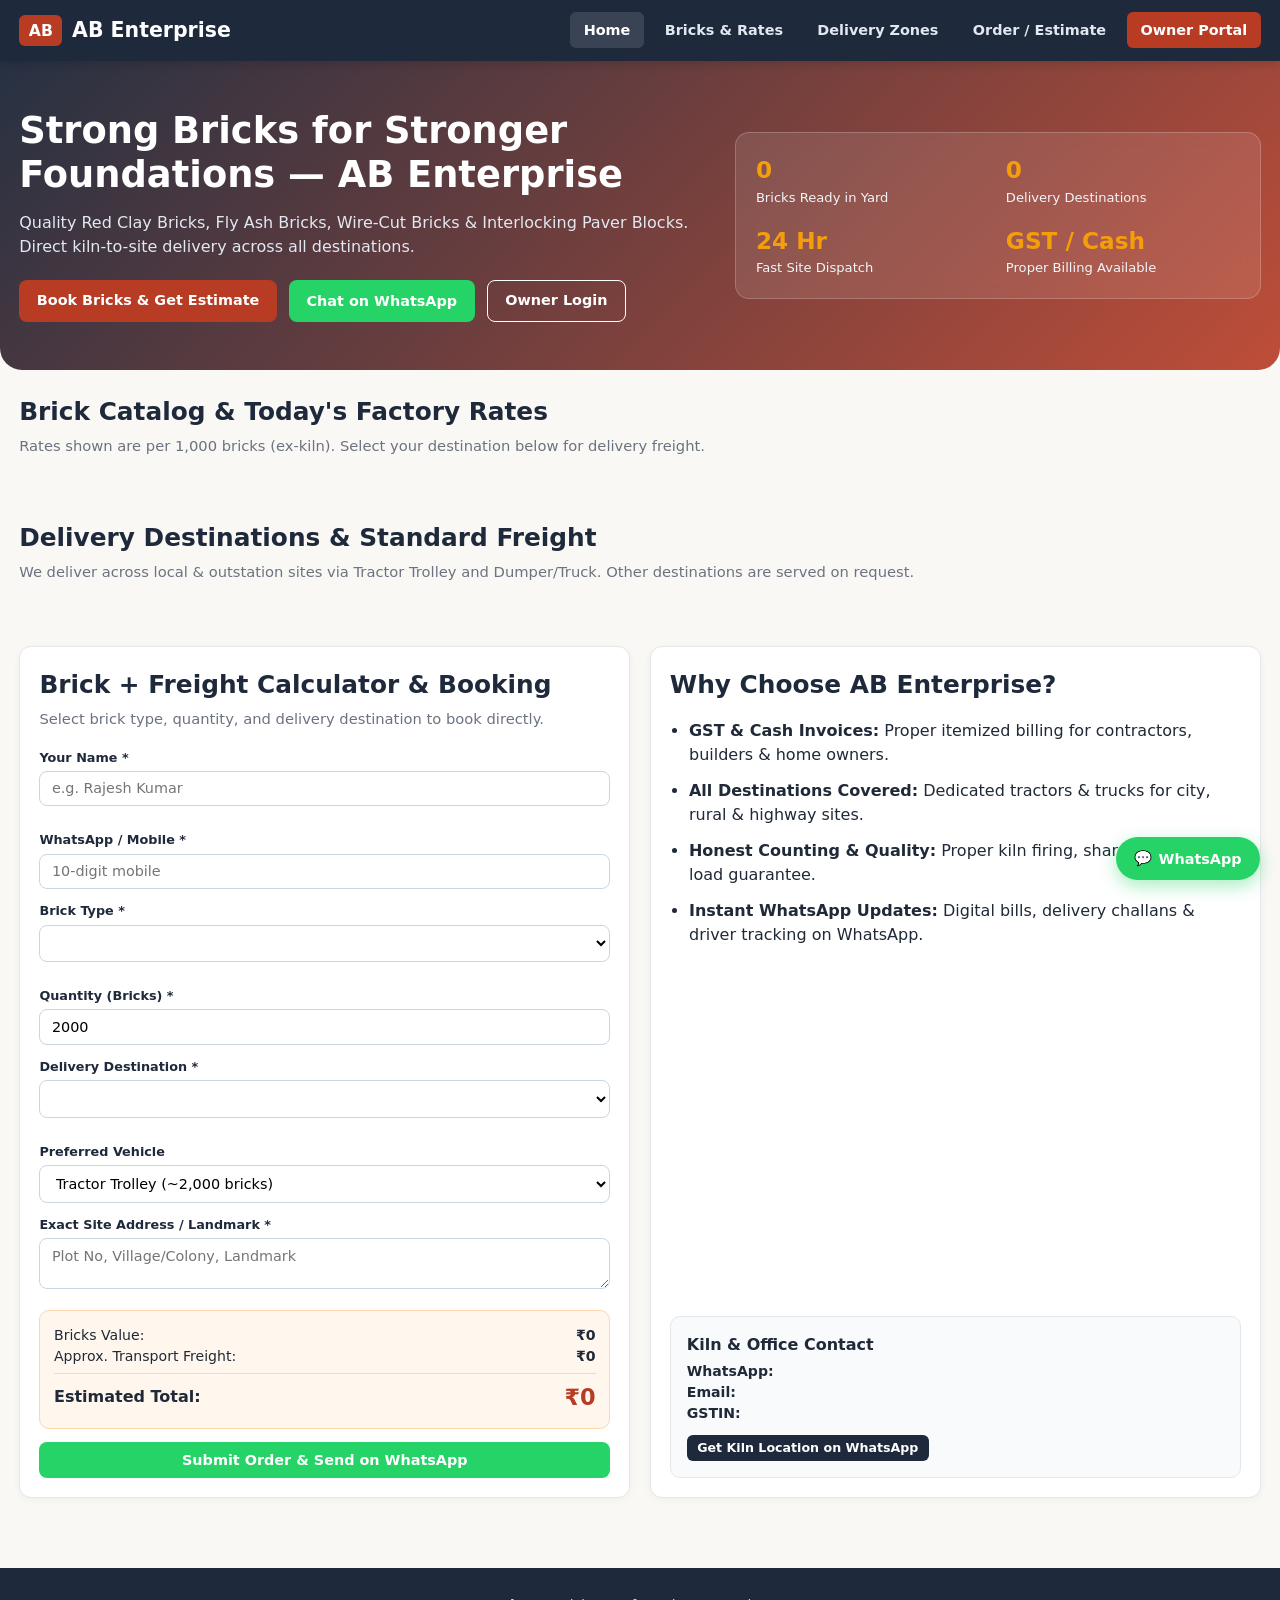
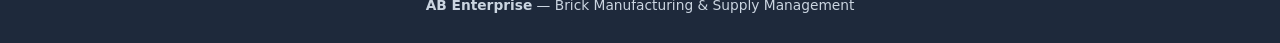
==== index.html @ 6e252fa8 "Create index.html" ====
<!DOCTYPE html>
<html lang="en">
<head>
  <meta charset="UTF-8" />
  <meta name="viewport" content="width=device-width, initial-scale=1.0" />
  <title>AB Enterprise | Quality Bricks & Construction Supply</title>
  <link rel="stylesheet" href="styles.css" />
</head>
<body>
  <header>
    <div class="nav-container">
      <a href="index.html" class="brand">
        <span class="brand-badge">AB</span>
        <span id="hdr-biz-name">AB Enterprise</span>
      </a>
      <nav>
        <a class="nav-btn active" href="index.html">Home</a>
        <a class="nav-btn" href="#products">Bricks & Rates</a>
        <a class="nav-btn" href="#destinations-public">Delivery Zones</a>
        <a class="nav-btn" href="#order-section">Order / Estimate</a>
        <a class="nav-btn owner-pill" href="owner.html">Owner Portal</a>
      </nav>
    </div>
  </header>

  <main id="page-website">
    <section class="hero">
      <div class="hero-inner">
        <div>
          <h1>Strong Bricks for Stronger Foundations — <span class="biz-name-txt">AB Enterprise</span></h1>
          <p class="biz-tagline-txt">Quality Red Clay Bricks, Fly Ash Bricks, Wire-Cut Bricks & Interlocking Paver Blocks. Direct kiln-to-site delivery across all destinations.</p>
          <div style="display:flex; gap:0.75rem; flex-wrap:wrap;">
            <a href="#order-section" class="btn btn-primary">Book Bricks & Get Estimate</a>
            <button class="btn btn-wa" onclick="openQuickWhatsApp('Hello, I would like to know today\'s brick rates and delivery availability.')">Chat on WhatsApp</button>
            <a href="owner.html" class="btn btn-hero-outline">Owner Login</a>
          </div>
        </div>
        <div class="hero-stats">
          <div class="stat-box"><h3 id="hero-stock">0</h3><p>Bricks Ready in Yard</p></div>
          <div class="stat-box"><h3 id="hero-dests">0</h3><p>Delivery Destinations</p></div>
          <div class="stat-box"><h3>24 Hr</h3><p>Fast Site Dispatch</p></div>
          <div class="stat-box"><h3>GST / Cash</h3><p>Proper Billing Available</p></div>
        </div>
      </div>
    </section>

    <section class="container" id="products">
      <h2 class="section-title">Brick Catalog & Today's Factory Rates</h2>
      <p class="section-sub">Rates shown are per 1,000 bricks (ex-kiln). Select your destination below for delivery freight.</p>
      <div class="grid-4" id="public-products-grid"></div>
    </section>

    <section class="container" id="destinations-public">
      <h2 class="section-title">Delivery Destinations & Standard Freight</h2>
      <p class="section-sub">We deliver across local & outstation sites via Tractor Trolley and Dumper/Truck. Other destinations are served on request.</p>
      <div class="grid-4" id="public-dest-grid"></div>
    </section>

    <section class="container" id="order-section">
      <div class="grid-2">
        <div class="card">
          <h2 class="section-title">Brick + Freight Calculator & Booking</h2>
          <p class="section-sub">Select brick type, quantity, and delivery destination to book directly.</p>
          <form id="public-order-form" onsubmit="handlePublicOrder(event)">
            <div class="grid-2" style="gap:0.75rem;">
              <div class="form-group"><label>Your Name *</label><input type="text" id="ord-name" required placeholder="e.g. Rajesh Kumar"></div>
              <div class="form-group"><label>WhatsApp / Mobile *</label><input type="tel" id="ord-phone" required placeholder="10-digit mobile"></div>
            </div>
            <div class="grid-2" style="gap:0.75rem;">
              <div class="form-group"><label>Brick Type *</label><select id="ord-brick" onchange="updatePublicEstimate()"></select></div>
              <div class="form-group"><label>Quantity (Bricks) *</label><input type="number" id="ord-qty" min="100" step="100" value="2000" oninput="updatePublicEstimate()" required></div>
            </div>
            <div class="grid-2" style="gap:0.75rem;">
              <div class="form-group"><label>Delivery Destination *</label><select id="ord-dest" onchange="updatePublicEstimate()"></select></div>
              <div class="form-group">
                <label>Preferred Vehicle</label>
                <select id="ord-veh-type" onchange="updatePublicEstimate()">
                  <option value="tractor">Tractor Trolley (~2,000 bricks)</option>
                  <option value="truck">Dumper / Truck (~5,000+ bricks)</option>
                </select>
              </div>
            </div>
            <div class="form-group"><label>Exact Site Address / Landmark *</label><textarea id="ord-address" rows="2" required placeholder="Plot No, Village/Colony, Landmark"></textarea></div>

            <div class="estimate-box">
              <div style="display:flex; justify-content:space-between; font-size:0.88rem;"><span>Bricks Value:</span><strong id="est-bricks">₹0</strong></div>
              <div style="display:flex; justify-content:space-between; font-size:0.88rem;"><span>Approx. Transport Freight:</span><strong id="est-freight">₹0</strong></div>
              <hr style="margin:0.4rem 0; border:none; border-top:1px solid #fed7aa;">
              <div style="display:flex; justify-content:space-between; align-items:center;">
                <strong>Estimated Total:</strong>
                <strong style="font-size:1.4rem; color:var(--primary);" id="ord-estimate">₹0</strong>
              </div>
              <small style="color:var(--muted);" id="ord-load-info"></small>
            </div>
            <button type="submit" class="btn btn-wa" style="width:100%;">Submit Order & Send on WhatsApp</button>
          </form>
        </div>

        <div class="card" style="display:flex; flex-direction:column; justify-content:space-between;">
          <div>
            <h2 class="section-title">Why Choose <span class="biz-name-txt">AB Enterprise</span>?</h2>
            <ul style="padding-left:1.2rem; display:grid; gap:0.75rem; margin:1rem 0;">
              <li><strong>GST & Cash Invoices:</strong> Proper itemized billing for contractors, builders & home owners.</li>
              <li><strong>All Destinations Covered:</strong> Dedicated tractors & trucks for city, rural & highway sites.</li>
              <li><strong>Honest Counting & Quality:</strong> Proper kiln firing, sharp edges & full load guarantee.</li>
              <li><strong>Instant WhatsApp Updates:</strong> Digital bills, delivery challans & driver tracking on WhatsApp.</li>
            </ul>
          </div>
          <div style="background:#f8fafc; padding:1rem; border-radius:10px; border:1px solid var(--border);">
            <h4>Kiln & Office Contact</h4>
            <p style="font-size:0.88rem; color:var(--muted); margin-top:0.25rem;" id="contact-address-display"></p>
            <p style="font-size:0.88rem; margin-top:0.25rem;">
              <strong>WhatsApp:</strong> <span id="contact-phone-display"></span><br>
              <strong>Email:</strong> <span id="contact-email-display"></span><br>
              <strong>GSTIN:</strong> <span id="contact-gst-display"></span>
            </p>
            <button class="btn btn-dark btn-sm" style="margin-top:0.65rem;" onclick="openQuickWhatsApp('Hello, please share kiln location and sample brick details.')">Get Kiln Location on WhatsApp</button>
          </div>
        </div>
      </div>
    </section>
  </main>

  <div class="wa-float">
    <div class="wa-popup hidden" id="wa-popup">
      <div style="display:flex; justify-content:space-between; align-items:center; margin-bottom:0.45rem;">
        <strong style="color:var(--whatsapp-dark);">WhatsApp <span class="biz-name-txt">AB Enterprise</span></strong>
        <button onclick="toggleWaPopup()" style="border:none; background:none; cursor:pointer; font-weight:bold;">✕</button>
      </div>
      <textarea id="wa-custom-msg" rows="2" placeholder="Hi, I need brick rates..."></textarea>
      <button class="btn btn-wa btn-sm" style="width:100%; margin-top:0.45rem;" onclick="sendPopupWhatsApp()">Start Chat</button>
    </div>
    <button class="wa-fab" onclick="toggleWaPopup()"><span>💬</span> WhatsApp</button>
  </div>

  <footer>
    <p><strong class="biz-name-txt">AB Enterprise</strong> — Brick Manufacturing & Supply Management</p>
  </footer>

  <script src="config.js"></script>
  <script src="app.js"></script>
</body>
</html>
---- styles.css ----
:root {
  --primary: #b83b24;
  --primary-dark: #8f2a18;
  --secondary: #1e293b;
  --accent: #f59e0b;
  --whatsapp: #25d366;
  --whatsapp-dark: #128c7e;
  --bg: #faf8f5;
  --card: #ffffff;
  --text: #1f2937;
  --muted: #6b7280;
  --border: #e5e7eb;
  --success: #16a34a;
  --warning: #d97706;
  --danger: #dc2626;
  --info: #2563eb;
}

* {
  box-sizing: border-box;
  margin: 0;
  padding: 0;
  font-family: 'Segoe UI', system-ui, -apple-system, sans-serif;
}

body {
  background: var(--bg);
  color: var(--text);
  line-height: 1.5;
}

.hidden { display: none !important; }

header {
  background: var(--secondary);
  color: #fff;
  position: sticky;
  top: 0;
  z-index: 100;
  box-shadow: 0 2px 10px rgba(0, 0, 0, 0.16);
}

.nav-container {
  max-width: 1320px;
  margin: auto;
  padding: 0.78rem 1.2rem;
  display: flex;
  justify-content: space-between;
  align-items: center;
  flex-wrap: wrap;
  gap: 0.8rem;
}

.brand {
  display: flex;
  align-items: center;
  gap: 0.6rem;
  font-size: 1.28rem;
  font-weight: 800;
  color: #fff;
  text-decoration: none;
}

.brand-badge {
  background: var(--primary);
  color: #fff;
  padding: 0.25rem 0.6rem;
  border-radius: 6px;
  font-size: 0.98rem;
}

nav {
  display: flex;
  gap: 0.45rem;
  flex-wrap: wrap;
  align-items: center;
}

.nav-btn {
  background: transparent;
  color: #e2e8f0;
  border: none;
  padding: 0.45rem 0.85rem;
  border-radius: 6px;
  cursor: pointer;
  font-size: 0.9rem;
  font-weight: 600;
  text-decoration: none;
}

.nav-btn:hover, .nav-btn.active {
  background: rgba(255, 255, 255, 0.12);
  color: #fff;
}

.nav-btn.owner-pill {
  background: var(--primary);
  color: #fff;
}

.nav-btn.owner-pill:hover {
  background: var(--primary-dark);
}

.container {
  max-width: 1320px;
  margin: auto;
  padding: 1.4rem 1.2rem;
}

.section-title {
  font-size: 1.55rem;
  color: var(--secondary);
  font-weight: 800;
  margin-bottom: 0.3rem;
}

.section-sub {
  color: var(--muted);
  margin-bottom: 1.1rem;
  font-size: 0.92rem;
}

.grid-2 { display: grid; grid-template-columns: repeat(auto-fit, minmax(320px, 1fr)); gap: 1.2rem; }
.grid-3 { display: grid; grid-template-columns: repeat(auto-fit, minmax(260px, 1fr)); gap: 1.1rem; }
.grid-4 { display: grid; grid-template-columns: repeat(auto-fit, minmax(210px, 1fr)); gap: 0.95rem; }

.card {
  background: var(--card);
  border: 1px solid var(--border);
  border-radius: 12px;
  padding: 1.2rem;
  box-shadow: 0 2px 8px rgba(0, 0, 0, 0.04);
}

.btn {
  display: inline-flex;
  align-items: center;
  justify-content: center;
  gap: 0.4rem;
  padding: 0.6rem 1.1rem;
  border-radius: 8px;
  border: none;
  font-weight: 700;
  cursor: pointer;
  font-size: 0.9rem;
  text-decoration: none;
  transition: 0.18s;
}

.btn-primary { background: var(--primary); color: #fff; }
.btn-primary:hover { background: var(--primary-dark); }
.btn-wa { background: var(--whatsapp); color: #fff; }
.btn-wa:hover { background: var(--whatsapp-dark); }
.btn-dark { background: var(--secondary); color: #fff; }
.btn-info { background: var(--info); color: #fff; }
.btn-danger { background: var(--danger); color: #fff; }
.btn-outline { background: #fff; border: 1.5px solid #cbd5e1; color: var(--secondary); }
.btn-hero-outline { background: transparent; border: 1.5px solid #fff; color: #fff; }
.btn-sm { padding: 0.34rem 0.65rem; font-size: 0.79rem; border-radius: 6px; }

.hero {
  background: linear-gradient(135deg, rgba(30, 41, 59, 0.96), rgba(184, 59, 36, 0.9));
  color: #fff;
  padding: 3rem 1.2rem;
  border-radius: 0 0 22px 22px;
}

.hero-inner {
  max-width: 1320px;
  margin: auto;
  display: grid;
  grid-template-columns: 1.3fr 1fr;
  gap: 2rem;
  align-items: center;
}

.hero h1 { font-size: 2.3rem; line-height: 1.2; margin-bottom: 0.85rem; }
.hero p { color: #e2e8f0; margin-bottom: 1.3rem; }

.hero-stats {
  background: rgba(255, 255, 255, 0.1);
  backdrop-filter: blur(8px);
  padding: 1.25rem;
  border-radius: 14px;
  border: 1px solid rgba(255, 255, 255, 0.2);
  display: grid;
  grid-template-columns: 1fr 1fr;
  gap: 1rem;
}

.stat-box h3 { font-size: 1.45rem; color: var(--accent); }
.stat-box p { font-size: 0.82rem; margin: 0; color: #f1f5f9; }

.brick-icon {
  width: 44px;
  height: 26px;
  background: var(--primary);
  border-radius: 4px;
  margin-bottom: 0.65rem;
  box-shadow: inset 0 -4px 0 rgba(0, 0, 0, 0.22);
}

.price-tag { font-size: 1.28rem; font-weight: 800; color: var(--primary); margin: 0.3rem 0; }
.badge { display: inline-block; padding: 0.18rem 0.55rem; border-radius: 999px; font-size: 0.75rem; font-weight: 700; }
.badge-ok { background: #dcfce7; color: #166534; }
.badge-warn { background: #fef3c7; color: #92400e; }
.badge-blue { background: #dbeafe; color: #1e40af; }
.badge-red { background: #fee2e2; color: #991b1b; }
.badge-purple { background: #f3e8ff; color: #6b21a8; }

.form-group { margin-bottom: 0.78rem; }
label { display: block; font-size: 0.8rem; font-weight: 700; margin-bottom: 0.25rem; color: var(--secondary); }

input, select, textarea {
  width: 100%;
  padding: 0.54rem 0.72rem;
  border: 1px solid #cbd5e1;
  border-radius: 8px;
  font-size: 0.9rem;
  background: #fff;
}

input:focus, select:focus, textarea:focus {
  outline: none;
  border-color: var(--primary);
  box-shadow: 0 0 0 3px rgba(184, 59, 36, 0.12);
}

.estimate-box {
  background: #fff7ed;
  border: 1px solid #fed7aa;
  padding: 0.85rem;
  border-radius: 10px;
  margin: 0.85rem 0;
}

.login-wrap {
  min-height: 78vh;
  display: flex;
  align-items: center;
  justify-content: center;
  padding: 1.5rem;
}

.login-card {
  max-width: 420px;
  width: 100%;
  background: #fff;
  border: 1px solid var(--border);
  border-radius: 16px;
  padding: 2rem;
  box-shadow: 0 12px 30px rgba(0, 0, 0, 0.08);
}

.kpi-card {
  background: #fff;
  border-left: 5px solid var(--primary);
  padding: 0.95rem 1.05rem;
  border-radius: 10px;
  box-shadow: 0 2px 6px rgba(0, 0, 0, 0.05);
}

.kpi-card span { font-size: 0.78rem; color: var(--muted); font-weight: 700; display: block; }
.kpi-card h2 { font-size: 1.4rem; margin-top: 0.15rem; color: var(--secondary); }

.owner-tabs {
  display: flex;
  gap: 0.42rem;
  flex-wrap: wrap;
  margin: 1.15rem 0;
  padding-bottom: 0.6rem;
  border-bottom: 2px solid var(--border);
}

.tab-btn {
  padding: 0.5rem 0.85rem;
  border: none;
  background: #e2e8f0;
  color: var(--secondary);
  border-radius: 8px;
  font-weight: 700;
  font-size: 0.84rem;
  cursor: pointer;
}

.tab-btn.active { background: var(--secondary); color: #fff; }

.sub-switch {
  display: inline-flex;
  background: #e2e8f0;
  padding: 4px;
  border-radius: 10px;
}

.sub-switch button {
  border: none;
  background: transparent;
  padding: 0.45rem 1rem;
  border-radius: 7px;
  font-weight: 700;
  cursor: pointer;
  color: var(--secondary);
  font-size: 0.86rem;
}

.sub-switch button.active { background: var(--primary); color: #fff; }

.table-wrap { overflow-x: auto; }
table { width: 100%; border-collapse: collapse; margin-top: 0.4rem; font-size: 0.86rem; }
th, td { padding: 0.6rem 0.65rem; text-align: left; border-bottom: 1px solid var(--border); vertical-align: top; }
th { background: #f8fafc; font-weight: 700; color: var(--secondary); white-space: nowrap; }

.alert-bar {
  background: #fef3c7;
  border: 1px solid #f59e0b;
  color: #92400e;
  padding: 0.7rem 0.95rem;
  border-radius: 10px;
  margin-top: 0.9rem;
  font-size: 0.86rem;
}

.draft-items-box {
  background: #f8fafc;
  border: 1px solid var(--border);
  border-radius: 10px;
  padding: 0.85rem;
  margin: 0.85rem 0;
}

.modal-backdrop {
  position: fixed;
  inset: 0;
  background: rgba(15, 23, 42, 0.7);
  z-index: 1000;
  display: flex;
  align-items: center;
  justify-content: center;
  padding: 1rem;
}

.modal-box {
  background: #fff;
  border-radius: 12px;
  max-width: 720px;
  width: 100%;
  padding: 1.6rem;
  max-height: 92vh;
  overflow-y: auto;
  box-shadow: 0 20px 45px rgba(0, 0, 0, 0.3);
}

.inv-header {
  display: flex;
  justify-content: space-between;
  gap: 1rem;
  border-bottom: 2px solid var(--secondary);
  padding-bottom: 0.8rem;
  margin-bottom: 0.9rem;
  flex-wrap: wrap;
}

.inv-meta-grid {
  display: grid;
  grid-template-columns: 1fr 1fr;
  gap: 0.8rem;
  background: #f8fafc;
  padding: 0.8rem;
  border-radius: 8px;
  margin-bottom: 0.9rem;
  font-size: 0.88rem;
}

.wa-float {
  position: fixed;
  bottom: 20px;
  right: 20px;
  z-index: 950;
  display: flex;
  flex-direction: column;
  align-items: flex-end;
  gap: 0.55rem;
}

.wa-popup {
  background: #fff;
  border: 1px solid var(--border);
  border-radius: 12px;
  width: 280px;
  padding: 1rem;
  box-shadow: 0 10px 25px rgba(0, 0, 0, 0.18);
}

.wa-fab {
  background: var(--whatsapp);
  color: #fff;
  border: none;
  border-radius: 999px;
  padding: 0.8rem 1.15rem;
  font-weight: 800;
  font-size: 0.9rem;
  cursor: pointer;
  box-shadow: 0 6px 18px rgba(37, 211, 102, 0.4);
  display: flex;
  align-items: center;
  gap: 0.4rem;
}

footer {
  background: var(--secondary);
  color: #cbd5e1;
  text-align: center;
  padding: 1.7rem 1rem;
  margin-top: 3rem;
  font-size: 0.86rem;
}

@media (max-width: 768px) {
  .hero-inner, .inv-meta-grid { grid-template-columns: 1fr; }
  .hero h1 { font-size: 1.8rem; }
}

@media print {
  header, .wa-float, footer, #page-website, #page-login, #page-owner, .no-print {
    display: none !important;
  }
  #print-modal {
    position: static;
    background: none;
    padding: 0;
    display: block !important;
  }
  #print-modal .modal-box {
    box-shadow: none;
    max-width: 100%;
    border: 1px solid #000;
    padding: 1rem;
  }
}
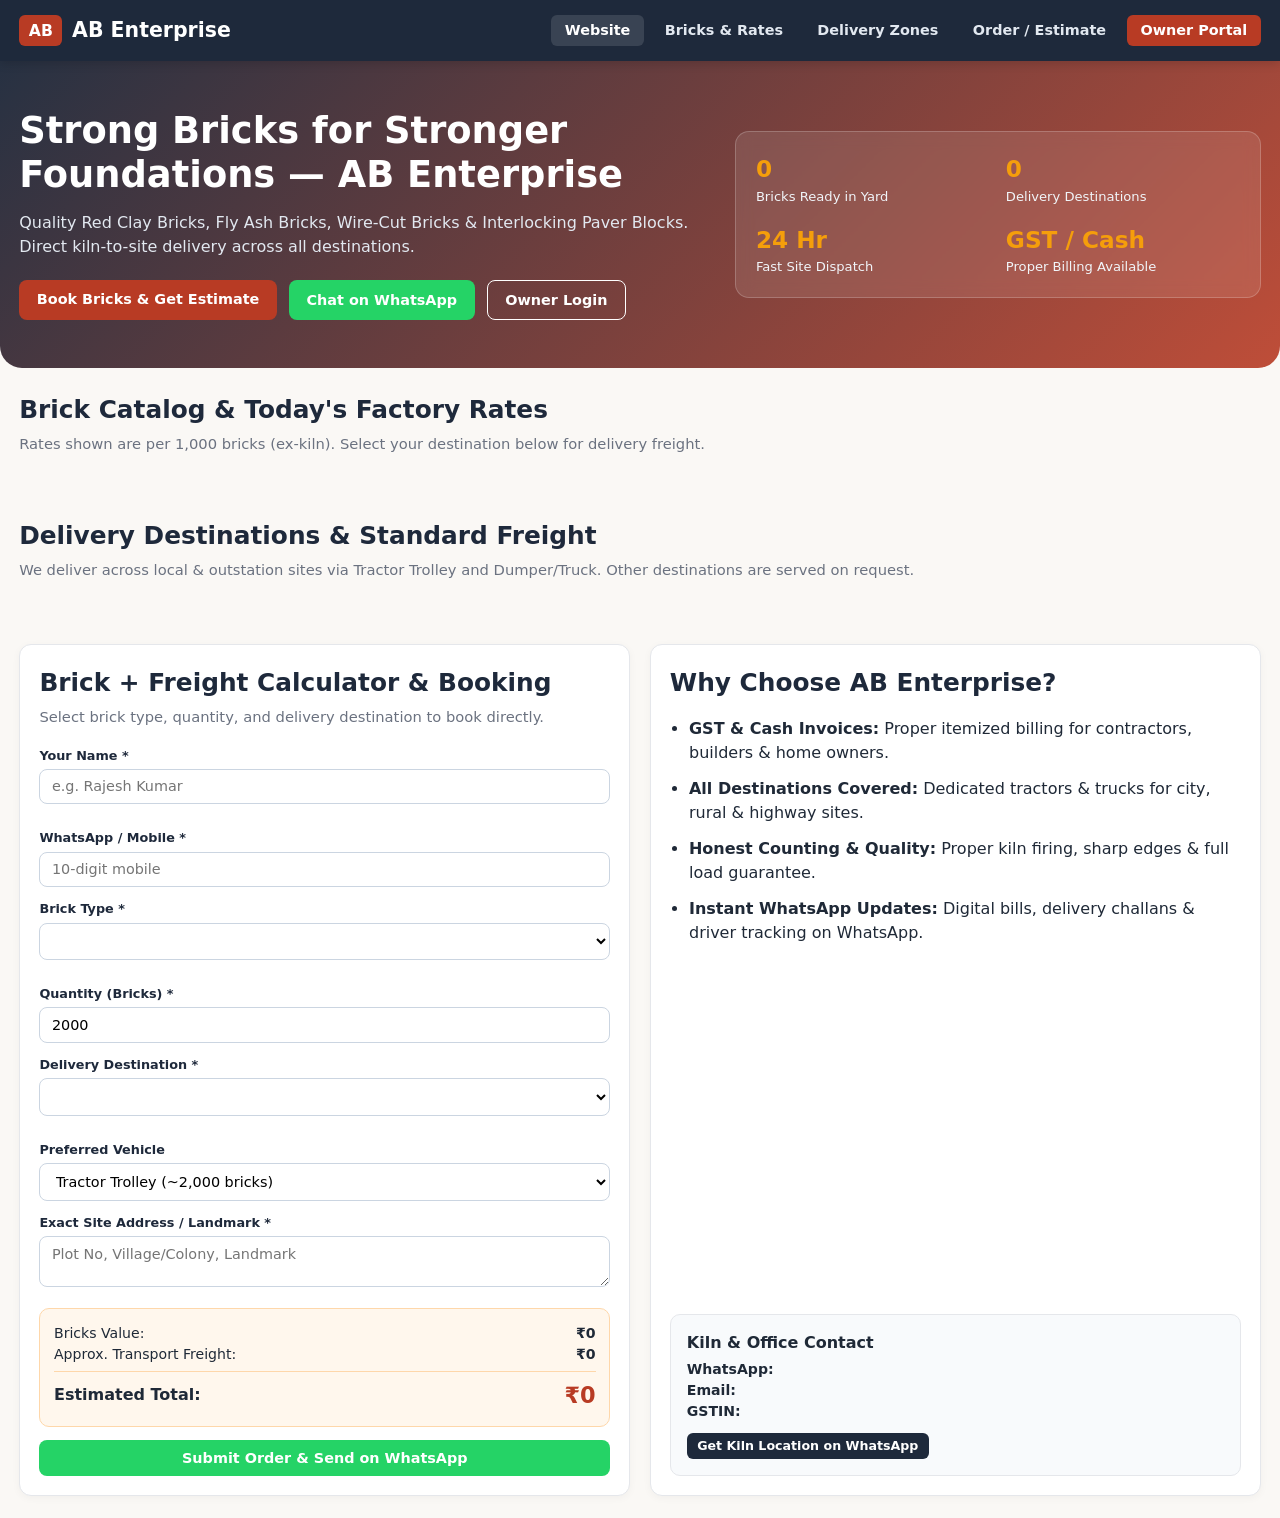
==== commit 9de4df45: "Create index.html" ====
--- a/index.html
+++ b/index.html
@@ -3,26 +3,151 @@
 <head>
   <meta charset="UTF-8" />
   <meta name="viewport" content="width=device-width, initial-scale=1.0" />
-  <title>AB Enterprise | Quality Bricks & Construction Supply</title>
-  <link rel="stylesheet" href="styles.css" />
+  <title>AB Enterprise | Brick Manufacturing, Invoicing & Owner Portal</title>
+  <style>
+    :root {
+      --primary: #b83b24;
+      --primary-dark: #8f2a18;
+      --secondary: #1e293b;
+      --accent: #f59e0b;
+      --whatsapp: #25d366;
+      --whatsapp-dark: #128c7e;
+      --bg: #faf8f5;
+      --card: #ffffff;
+      --text: #1f2937;
+      --muted: #6b7280;
+      --border: #e5e7eb;
+      --success: #16a34a;
+      --warning: #d97706;
+      --danger: #dc2626;
+      --info: #2563eb;
+    }
+
+    * { box-sizing: border-box; margin: 0; padding: 0; font-family: 'Segoe UI', system-ui, -apple-system, sans-serif; }
+    body { background: var(--bg); color: var(--text); line-height: 1.5; }
+    .hidden { display: none !important; }
+
+    header { background: var(--secondary); color: #fff; position: sticky; top: 0; z-index: 100; box-shadow: 0 2px 10px rgba(0,0,0,0.16); }
+    .nav-container { max-width: 1320px; margin: auto; padding: 0.78rem 1.2rem; display: flex; justify-content: space-between; align-items: center; flex-wrap: wrap; gap: 0.8rem; }
+    .brand { display: flex; align-items: center; gap: 0.6rem; font-size: 1.28rem; font-weight: 800; color: #fff; cursor: pointer; }
+    .brand-badge { background: var(--primary); color: #fff; padding: 0.25rem 0.6rem; border-radius: 6px; font-size: 0.98rem; }
+    nav { display: flex; gap: 0.45rem; flex-wrap: wrap; align-items: center; }
+    .nav-btn { background: transparent; color: #e2e8f0; border: none; padding: 0.45rem 0.85rem; border-radius: 6px; cursor: pointer; font-size: 0.9rem; font-weight: 600; text-decoration: none; }
+    .nav-btn:hover, .nav-btn.active { background: rgba(255,255,255,0.12); color: #fff; }
+    .nav-btn.owner-pill { background: var(--primary); color: #fff; }
+    .nav-btn.owner-pill:hover { background: var(--primary-dark); }
+
+    .container { max-width: 1320px; margin: auto; padding: 1.4rem 1.2rem; }
+    .section-title { font-size: 1.55rem; color: var(--secondary); font-weight: 800; margin-bottom: 0.3rem; }
+    .section-sub { color: var(--muted); margin-bottom: 1.1rem; font-size: 0.92rem; }
+    .grid-2 { display: grid; grid-template-columns: repeat(auto-fit, minmax(320px, 1fr)); gap: 1.2rem; }
+    .grid-3 { display: grid; grid-template-columns: repeat(auto-fit, minmax(260px, 1fr)); gap: 1.1rem; }
+    .grid-4 { display: grid; grid-template-columns: repeat(auto-fit, minmax(210px, 1fr)); gap: 0.95rem; }
+
+    .card { background: var(--card); border: 1px solid var(--border); border-radius: 12px; padding: 1.2rem; box-shadow: 0 2px 8px rgba(0,0,0,0.04); }
+
+    .btn { display: inline-flex; align-items: center; justify-content: center; gap: 0.4rem; padding: 0.6rem 1.1rem; border-radius: 8px; border: none; font-weight: 700; cursor: pointer; font-size: 0.9rem; text-decoration: none; transition: 0.18s; }
+    .btn-primary { background: var(--primary); color: #fff; }
+    .btn-primary:hover { background: var(--primary-dark); }
+    .btn-wa { background: var(--whatsapp); color: #fff; }
+    .btn-wa:hover { background: var(--whatsapp-dark); }
+    .btn-dark { background: var(--secondary); color: #fff; }
+    .btn-info { background: var(--info); color: #fff; }
+    .btn-danger { background: var(--danger); color: #fff; }
+    .btn-outline { background: #fff; border: 1.5px solid #cbd5e1; color: var(--secondary); }
+    .btn-hero-outline { background: transparent; border: 1.5px solid #fff; color: #fff; }
+    .btn-sm { padding: 0.34rem 0.65rem; font-size: 0.79rem; border-radius: 6px; }
+
+    .hero { background: linear-gradient(135deg, rgba(30,41,59,0.96), rgba(184,59,36,0.9)); color: #fff; padding: 3rem 1.2rem; border-radius: 0 0 22px 22px; }
+    .hero-inner { max-width: 1320px; margin: auto; display: grid; grid-template-columns: 1.3fr 1fr; gap: 2rem; align-items: center; }
+    .hero h1 { font-size: 2.3rem; line-height: 1.2; margin-bottom: 0.85rem; }
+    .hero p { color: #e2e8f0; margin-bottom: 1.3rem; }
+    .hero-stats { background: rgba(255,255,255,0.1); backdrop-filter: blur(8px); padding: 1.25rem; border-radius: 14px; border: 1px solid rgba(255,255,255,0.2); display: grid; grid-template-columns: 1fr 1fr; gap: 1rem; }
+    .stat-box h3 { font-size: 1.45rem; color: var(--accent); }
+    .stat-box p { font-size: 0.82rem; margin: 0; color: #f1f5f9; }
+
+    .brick-icon { width: 44px; height: 26px; background: var(--primary); border-radius: 4px; margin-bottom: 0.65rem; box-shadow: inset 0 -4px 0 rgba(0,0,0,0.22); }
+    .price-tag { font-size: 1.28rem; font-weight: 800; color: var(--primary); margin: 0.3rem 0; }
+    .badge { display: inline-block; padding: 0.18rem 0.55rem; border-radius: 999px; font-size: 0.75rem; font-weight: 700; }
+    .badge-ok { background: #dcfce7; color: #166534; }
+    .badge-warn { background: #fef3c7; color: #92400e; }
+    .badge-blue { background: #dbeafe; color: #1e40af; }
+    .badge-red { background: #fee2e2; color: #991b1b; }
+    .badge-purple { background: #f3e8ff; color: #6b21a8; }
+
+    .form-group { margin-bottom: 0.78rem; }
+    label { display: block; font-size: 0.8rem; font-weight: 700; margin-bottom: 0.25rem; color: var(--secondary); }
+    input, select, textarea { width: 100%; padding: 0.54rem 0.72rem; border: 1px solid #cbd5e1; border-radius: 8px; font-size: 0.9rem; background: #fff; }
+    input:focus, select:focus, textarea:focus { outline: none; border-color: var(--primary); box-shadow: 0 0 0 3px rgba(184,59,36,0.12); }
+    .estimate-box { background: #fff7ed; border: 1px solid #fed7aa; padding: 0.85rem; border-radius: 10px; margin: 0.85rem 0; }
+
+    .login-wrap { min-height: 78vh; display: flex; align-items: center; justify-content: center; padding: 1.5rem; }
+    .login-card { max-width: 420px; width: 100%; background: #fff; border: 1px solid var(--border); border-radius: 16px; padding: 2rem; box-shadow: 0 12px 30px rgba(0,0,0,0.08); }
+    .demo-creds { background: #f8fafc; border: 1px dashed #94a3b8; padding: 0.75rem; border-radius: 8px; font-size: 0.84rem; margin-bottom: 1rem; }
+
+    .kpi-card { background: #fff; border-left: 5px solid var(--primary); padding: 0.95rem 1.05rem; border-radius: 10px; box-shadow: 0 2px 6px rgba(0,0,0,0.05); }
+    .kpi-card span { font-size: 0.78rem; color: var(--muted); font-weight: 700; display: block; }
+    .kpi-card h2 { font-size: 1.4rem; margin-top: 0.15rem; color: var(--secondary); }
+
+    .owner-tabs { display: flex; gap: 0.42rem; flex-wrap: wrap; margin: 1.15rem 0; padding-bottom: 0.6rem; border-bottom: 2px solid var(--border); }
+    .tab-btn { padding: 0.5rem 0.85rem; border: none; background: #e2e8f0; color: var(--secondary); border-radius: 8px; font-weight: 700; font-size: 0.84rem; cursor: pointer; }
+    .tab-btn.active { background: var(--secondary); color: #fff; }
+
+    .sub-switch { display: inline-flex; background: #e2e8f0; padding: 4px; border-radius: 10px; }
+    .sub-switch button { border: none; background: transparent; padding: 0.45rem 1rem; border-radius: 7px; font-weight: 700; cursor: pointer; color: var(--secondary); font-size: 0.86rem; }
+    .sub-switch button.active { background: var(--primary); color: #fff; }
+
+    .table-wrap { overflow-x: auto; }
+    table { width: 100%; border-collapse: collapse; margin-top: 0.4rem; font-size: 0.86rem; }
+    th, td { padding: 0.6rem 0.65rem; text-align: left; border-bottom: 1px solid var(--border); vertical-align: top; }
+    th { background: #f8fafc; font-weight: 700; color: var(--secondary); white-space: nowrap; }
+
+    .alert-bar { background: #fef3c7; border: 1px solid #f59e0b; color: #92400e; padding: 0.7rem 0.95rem; border-radius: 10px; margin-top: 0.9rem; font-size: 0.86rem; }
+    .draft-items-box { background: #f8fafc; border: 1px solid var(--border); border-radius: 10px; padding: 0.85rem; margin: 0.85rem 0; }
+
+    .modal-backdrop { position: fixed; inset: 0; background: rgba(15,23,42,0.7); z-index: 1000; display: flex; align-items: center; justify-content: center; padding: 1rem; }
+    .modal-box { background: #fff; border-radius: 12px; max-width: 720px; width: 100%; padding: 1.6rem; max-height: 92vh; overflow-y: auto; box-shadow: 0 20px 45px rgba(0,0,0,0.3); }
+    .inv-header { display: flex; justify-content: space-between; gap: 1rem; border-bottom: 2px solid var(--secondary); padding-bottom: 0.8rem; margin-bottom: 0.9rem; flex-wrap: wrap; }
+    .inv-meta-grid { display: grid; grid-template-columns: 1fr 1fr; gap: 0.8rem; background: #f8fafc; padding: 0.8rem; border-radius: 8px; margin-bottom: 0.9rem; font-size: 0.88rem; }
+
+    .wa-float { position: fixed; bottom: 20px; right: 20px; z-index: 950; display: flex; flex-direction: column; align-items: flex-end; gap: 0.55rem; }
+    .wa-popup { background: #fff; border: 1px solid var(--border); border-radius: 12px; width: 280px; padding: 1rem; box-shadow: 0 10px 25px rgba(0,0,0,0.18); }
+    .wa-fab { background: var(--whatsapp); color: #fff; border: none; border-radius: 999px; padding: 0.8rem 1.15rem; font-weight: 800; font-size: 0.9rem; cursor: pointer; box-shadow: 0 6px 18px rgba(37,211,102,0.4); display: flex; align-items: center; gap: 0.4rem; }
+
+    footer { background: var(--secondary); color: #cbd5e1; text-align: center; padding: 1.7rem 1rem; margin-top: 3rem; font-size: 0.86rem; }
+
+    @media (max-width: 768px) {
+      .hero-inner, .inv-meta-grid { grid-template-columns: 1fr; }
+      .hero h1 { font-size: 1.8rem; }
+    }
+
+    @media print {
+      header, .wa-float, footer, #page-website, #page-login, #page-owner, .no-print { display: none !important; }
+      #print-modal { position: static; background: none; padding: 0; display: block !important; }
+      #print-modal .modal-box { box-shadow: none; max-width: 100%; border: 1px solid #000; padding: 1rem; }
+    }
+  </style>
 </head>
 <body>
+
+  <!-- Header -->
   <header>
     <div class="nav-container">
-      <a href="index.html" class="brand">
+      <div class="brand" onclick="openPublicPage()">
         <span class="brand-badge">AB</span>
         <span id="hdr-biz-name">AB Enterprise</span>
-      </a>
+      </div>
       <nav>
-        <a class="nav-btn active" href="index.html">Home</a>
-        <a class="nav-btn" href="#products">Bricks & Rates</a>
-        <a class="nav-btn" href="#destinations-public">Delivery Zones</a>
-        <a class="nav-btn" href="#order-section">Order / Estimate</a>
-        <a class="nav-btn owner-pill" href="owner.html">Owner Portal</a>
+        <button class="nav-btn active" id="nav-web-btn" onclick="openPublicPage()">Website</button>
+        <a class="nav-btn" href="#products" onclick="openPublicPage()">Bricks & Rates</a>
+        <a class="nav-btn" href="#destinations-public" onclick="openPublicPage()">Delivery Zones</a>
+        <a class="nav-btn" href="#order-section" onclick="openPublicPage()">Order / Estimate</a>
+        <button class="nav-btn owner-pill" id="nav-owner-btn" onclick="openOwnerPortal()">Owner Portal</button>
       </nav>
     </div>
   </header>
 
+  <!-- ==================== 1. PUBLIC WEBSITE ==================== -->
   <main id="page-website">
     <section class="hero">
       <div class="hero-inner">
@@ -32,7 +157,7 @@
           <div style="display:flex; gap:0.75rem; flex-wrap:wrap;">
             <a href="#order-section" class="btn btn-primary">Book Bricks & Get Estimate</a>
             <button class="btn btn-wa" onclick="openQuickWhatsApp('Hello, I would like to know today\'s brick rates and delivery availability.')">Chat on WhatsApp</button>
-            <a href="owner.html" class="btn btn-hero-outline">Owner Login</a>
+            <button class="btn btn-hero-outline" onclick="openOwnerPortal()">Owner Login</button>
           </div>
         </div>
         <div class="hero-stats">
@@ -121,23 +246,49 @@
     </section>
   </main>
 
-  <div class="wa-float">
-    <div class="wa-popup hidden" id="wa-popup">
-      <div style="display:flex; justify-content:space-between; align-items:center; margin-bottom:0.45rem;">
-        <strong style="color:var(--whatsapp-dark);">WhatsApp <span class="biz-name-txt">AB Enterprise</span></strong>
-        <button onclick="toggleWaPopup()" style="border:none; background:none; cursor:pointer; font-weight:bold;">✕</button>
-      </div>
-      <textarea id="wa-custom-msg" rows="2" placeholder="Hi, I need brick rates..."></textarea>
-      <button class="btn btn-wa btn-sm" style="width:100%; margin-top:0.45rem;" onclick="sendPopupWhatsApp()">Start Chat</button>
+  <!-- ==================== 2. OWNER LOGIN ==================== -->
+  <main id="page-login" class="login-wrap hidden" style="display:none;">
+    <div class="login-card">
+      <div style="text-align:center; margin-bottom:1.1rem;">
+        <span class="brand-badge" style="font-size:1.15rem; padding:0.4rem 0.85rem;">AB</span>
+        <h2 style="margin-top:0.65rem; color:var(--secondary);">Owner Dashboard Login</h2>
+        <p style="font-size:0.86rem; color:var(--muted);">Manage Sales Invoices, Purchase Bills, Destinations, Stock & Profit</p>
+      </div>
+      <div class="demo-creds">
+        <strong>Default Login:</strong><br>
+        Username: <code>owner</code> &nbsp;|&nbsp; Password: <code>ab1234</code>
+      </div>
+      <form onsubmit="handleOwnerLogin(event)" action="javascript:void(0);">
+        <div class="form-group"><label>Owner Username</label><input type="text" id="login-user" required placeholder="Enter username" autocomplete="username"></div>
+        <div class="form-group"><label>Password</label><input type="password" id="login-pass" required placeholder="Enter password" autocomplete="current-password"></div>
+        <p id="login-error" class="hidden" style="color:var(--danger); font-size:0.85rem; margin-bottom:0.7rem; font-weight:600;"></p>
+        <button type="submit" class="btn btn-primary" style="width:100%;">Login to Owner Dashboard</button>
+        <button type="button" class="btn btn-outline" style="width:100%; margin-top:0.55rem;" onclick="openPublicPage()">Back to Public Website</button>
+      </form>
     </div>
-    <button class="wa-fab" onclick="toggleWaPopup()"><span>💬</span> WhatsApp</button>
-  </div>
-
-  <footer>
-    <p><strong class="biz-name-txt">AB Enterprise</strong> — Brick Manufacturing & Supply Management</p>
-  </footer>
-
-  <script src="config.js"></script>
-  <script src="app.js"></script>
-</body>
-</html>+  </main>
+
+  <!-- ==================== 3. OWNER DASHBOARD ==================== -->
+  <main id="page-owner" class="container hidden" style="display:none;">
+    <div style="display:flex; justify-content:space-between; align-items:center; flex-wrap:wrap; gap:0.8rem;">
+      <div>
+        <h2 class="section-title">Owner Business Dashboard — <span class="biz-name-txt">AB Enterprise</span></h2>
+        <p class="section-sub" style="margin:0;">
+          Sales & Purchase Invoices, Destinations, Vehicles, Materials, Production, Workers & Khata.
+          <span id="storage-badge" class="badge badge-blue" style="margin-left:6px;">Local Storage</span>
+        </p>
+      </div>
+      <div style="display:flex; gap:0.5rem; flex-wrap:wrap;">
+        <button class="btn btn-outline btn-sm" onclick="openPublicPage()">View Public Site</button>
+        <button class="btn btn-danger btn-sm" onclick="logoutOwner()">Logout Owner</button>
+      </div>
+    </div>
+
+    <div id="owner-alerts"></div>
+
+    <!-- KPIs -->
+    <div class="grid-4" style="margin-top:0.95rem;">
+      <div class="kpi-card">
+        <span>Total Sales (Invoiced)</span>
+        <h2 id="kpi-sales">₹0</h2>
+        <small style="color:v
